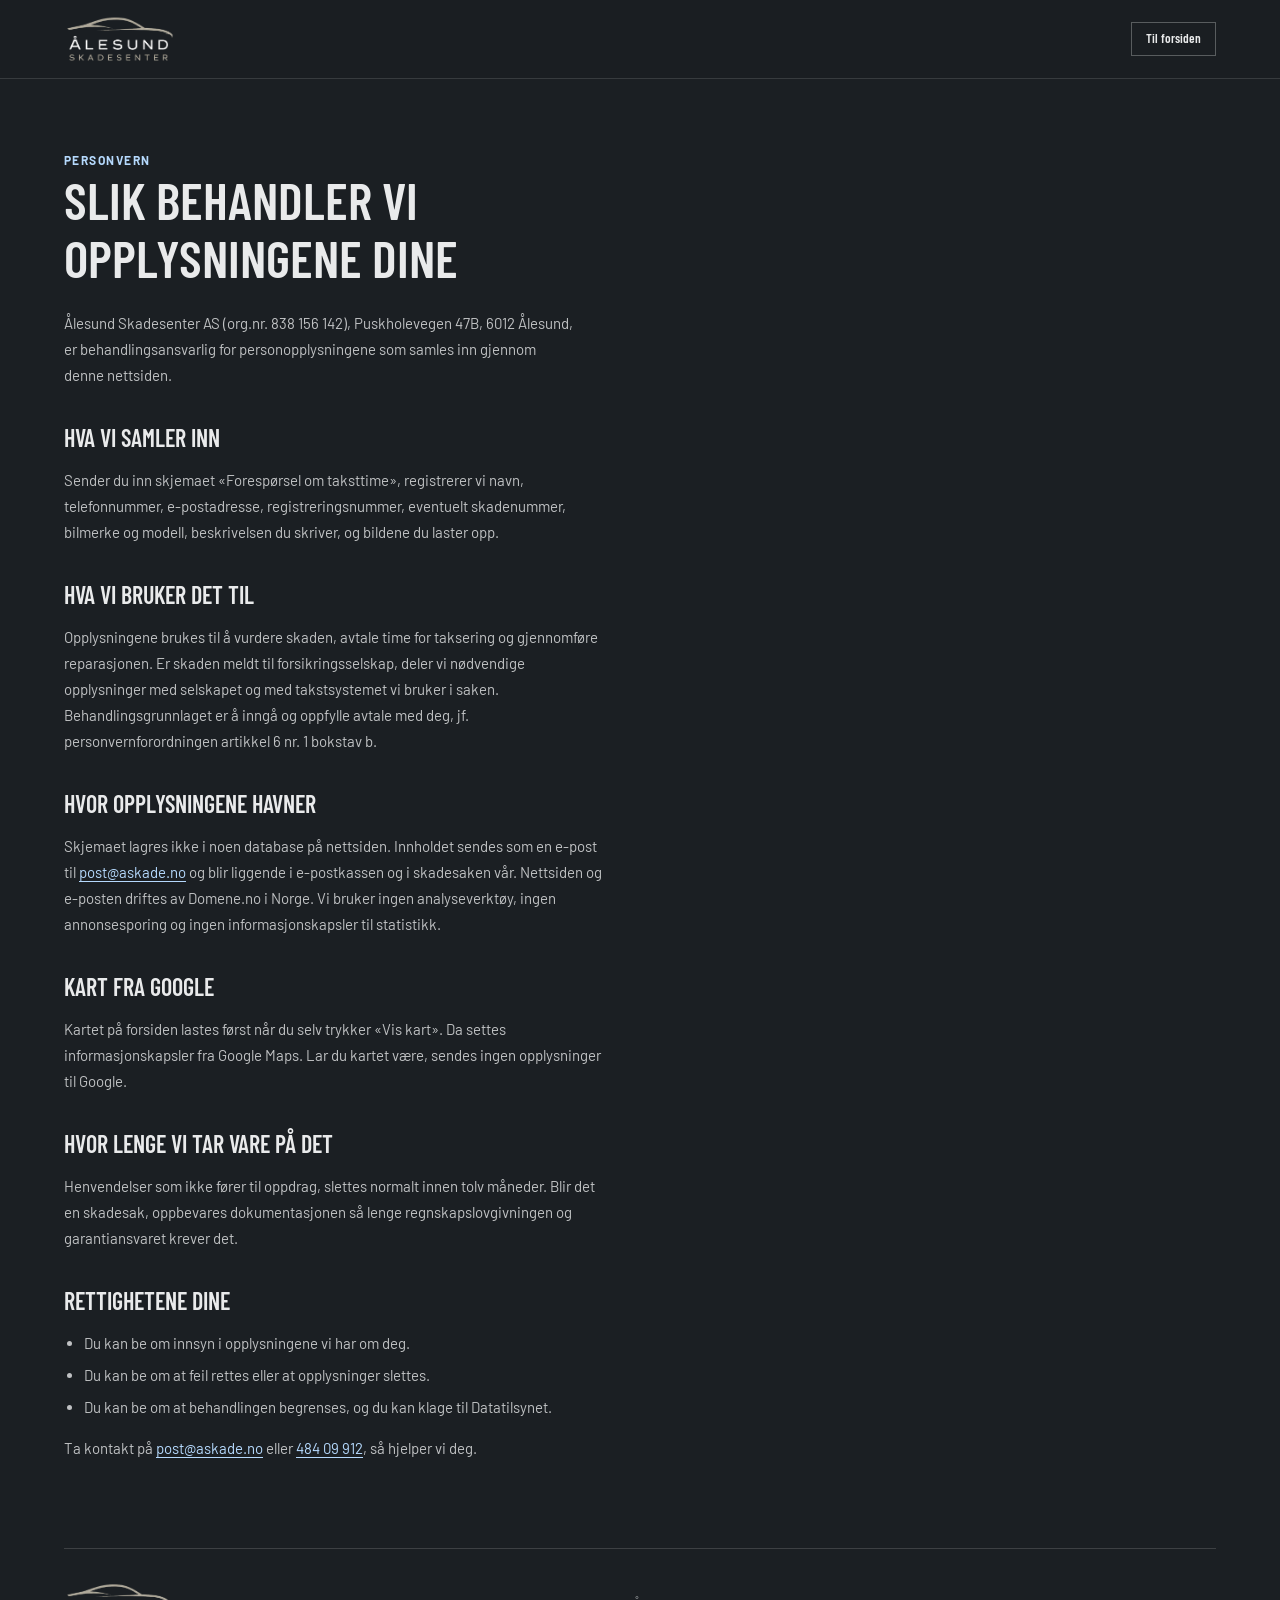
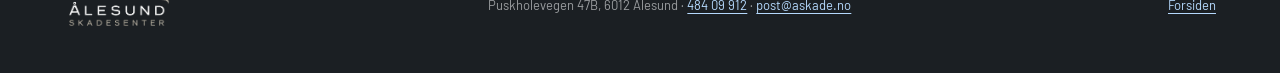
==== personvern.html @ 12f23bc0 "Første versjon av nettsiden for Ålesund Skadesenter AS Co-Authored-By: Claude Fable 5 <noreply@anthr" ====
<!DOCTYPE html>
<html lang="nb">
<head>
<meta charset="utf-8">
<meta name="viewport" content="width=device-width, initial-scale=1">
<title>Personvern · Ålesund Skadesenter AS</title>
<meta name="description" content="Hvordan Ålesund Skadesenter AS behandler personopplysninger fra bookingskjemaet på askade.no.">
<link rel="icon" href="favicon.ico" sizes="any">
<link rel="icon" href="assets/icon-32.png" type="image/png" sizes="32x32">
<link rel="stylesheet" href="css/style.css">
</head>
<body>

<a class="skip-link" href="#innhold">Hopp til innhold</a>

<nav class="nav">
  <a class="nav-brand" href="index.html" aria-label="Ålesund Skadesenter AS — til forsiden">
    <img src="assets/logo-odegard.png" alt="Ålesund Skadesenter AS" width="507" height="226">
  </a>
  <a href="index.html" class="btn btn-secondary btn-sm">Til forsiden</a>
</nav>

<main class="shell" id="innhold">
  <div class="prose">
    <span class="kicker">Personvern</span>
    <h1>Slik behandler vi opplysningene dine</h1>

    <p>Ålesund Skadesenter AS (org.nr. 838 156 142), Puskholevegen 47B, 6012 Ålesund, er behandlingsansvarlig for personopplysningene som samles inn gjennom denne nettsiden.</p>

    <h2>Hva vi samler inn</h2>
    <p>Sender du inn skjemaet «Forespørsel om taksttime», registrerer vi navn, telefonnummer, e-postadresse, registreringsnummer, eventuelt skadenummer, bilmerke og modell, beskrivelsen du skriver, og bildene du laster opp.</p>

    <h2>Hva vi bruker det til</h2>
    <p>Opplysningene brukes til å vurdere skaden, avtale time for taksering og gjennomføre reparasjonen. Er skaden meldt til forsikringsselskap, deler vi nødvendige opplysninger med selskapet og med takstsystemet vi bruker i saken. Behandlingsgrunnlaget er å inngå og oppfylle avtale med deg, jf. personvernforordningen artikkel 6 nr. 1 bokstav b.</p>

    <h2>Hvor opplysningene havner</h2>
    <p>Skjemaet lagres ikke i noen database på nettsiden. Innholdet sendes som en e-post til <a href="mailto:post@askade.no">post@askade.no</a> og blir liggende i e-postkassen og i skadesaken vår. Nettsiden og e-posten driftes av Domene.no i Norge. Vi bruker ingen analyseverktøy, ingen annonsesporing og ingen informasjonskapsler til statistikk.</p>

    <h2>Kart fra Google</h2>
    <p>Kartet på forsiden lastes først når du selv trykker «Vis kart». Da settes informasjonskapsler fra Google Maps. Lar du kartet være, sendes ingen opplysninger til Google.</p>

    <h2>Hvor lenge vi tar vare på det</h2>
    <p>Henvendelser som ikke fører til oppdrag, slettes normalt innen tolv måneder. Blir det en skadesak, oppbevares dokumentasjonen så lenge regnskapslovgivningen og garantiansvaret krever det.</p>

    <h2>Rettighetene dine</h2>
    <ul>
      <li>Du kan be om innsyn i opplysningene vi har om deg.</li>
      <li>Du kan be om at feil rettes eller at opplysninger slettes.</li>
      <li>Du kan be om at behandlingen begrenses, og du kan klage til Datatilsynet.</li>
    </ul>
    <p>Ta kontakt på <a href="mailto:post@askade.no">post@askade.no</a> eller <a href="tel:+4748409912">484 09 912</a>, så hjelper vi deg.</p>
  </div>

  <footer class="footer">
    <img src="assets/logo-odegard.png" alt="Ålesund Skadesenter AS" width="507" height="226">
    <span>Puskholevegen 47B, 6012 Ålesund · <a href="tel:+4748409912">484 09 912</a> · <a href="mailto:post@askade.no">post@askade.no</a></span>
    <span class="footer-links"><a href="index.html">Forsiden</a></span>
  </footer>
</main>

</body>
</html>
---- css/style.css ----
@import url("fonts.css");

/* ==========================================================================
   Ålesund Skadesenter AS — Skisse A "Mørk fasade"
   Tokens hentet fra Industry-designsystemet, tilpasset den mørke varianten.
   ========================================================================== */

:root {
  --bg: #1b1f23;
  --bg-sunk: rgba(15, 18, 21, .66);
  --ink: #e9eaeb;
  --ink-80: rgba(233, 234, 235, .80);
  --ink-72: rgba(233, 234, 235, .72);
  --ink-62: rgba(233, 234, 235, .62);
  --ink-55: rgba(233, 234, 235, .55);
  --ink-45: rgba(233, 234, 235, .45);
  --ink-22: rgba(233, 234, 235, .22);

  --line: rgba(233, 234, 235, .16);
  --line-soft: rgba(233, 234, 235, .14);
  --line-strong: rgba(233, 234, 235, .22);
  --line-input: rgba(233, 234, 235, .25);
  --line-btn: rgba(233, 234, 235, .30);
  --fill-input: rgba(233, 234, 235, .06);

  --accent: #5980a6;
  --accent-300: #b5d9fd;
  --accent-600: #597ea3;
  --accent-700: #416180;
  --on-accent: #12161a;

  --danger: #ff9a8a;
  --ok: #9fd8a8;

  --font-heading: "Barlow Condensed", system-ui, sans-serif;
  --font-body: "Barlow", system-ui, sans-serif;

  --shell: 1280px;
  --gutter: clamp(20px, 5vw, 72px);
  --nav-h: 88px;
}

*, *::before, *::after { box-sizing: border-box; }

[hidden] { display: none !important; }

html { scroll-behavior: smooth; }
@media (prefers-reduced-motion: reduce) {
  html { scroll-behavior: auto; }
  *, *::before, *::after { animation-duration: .01ms !important; transition-duration: .01ms !important; }
}

body {
  margin: 0;
  background: var(--bg);
  color: var(--ink);
  font-family: var(--font-body);
  font-size: 15px;
  line-height: 1.55;
  text-wrap: pretty;
  -webkit-text-size-adjust: 100%;
}

img { display: block; max-width: 100%; }
figure { margin: 0; }

a { color: var(--accent-300); text-underline-offset: 3px; }
a:hover { color: #fff; }

:focus { outline: none; }
:focus-visible { outline: 2px solid var(--accent-300); outline-offset: 2px; }
::selection { background: rgba(89, 128, 166, .45); }

h1, h2, h3 {
  font-family: var(--font-heading);
  font-weight: 600;
  text-transform: uppercase;
  margin: 0;
}

/* — hjelpere ————————————————————————————————————————————————— */

.shell {
  max-width: var(--shell);
  margin-inline: auto;
  padding-inline: var(--gutter);
}

.kicker {
  display: block;
  font-size: 12px;
  letter-spacing: .12em;
  text-transform: uppercase;
  font-weight: 600;
  color: var(--accent-300);
}

.skip-link {
  position: absolute;
  left: -9999px;
  top: 0;
  z-index: 100;
  padding: 12px 18px;
  background: var(--accent);
  color: var(--on-accent);
  font-family: var(--font-heading);
  font-weight: 600;
  text-decoration: none;
}
.skip-link:focus { left: 0; color: var(--on-accent); }

.visually-hidden {
  position: absolute;
  width: 1px; height: 1px;
  margin: -1px; padding: 0;
  overflow: hidden;
  clip-path: inset(50%);
  white-space: nowrap;
}

/* — knapper ————————————————————————————————————————————————— */

.btn {
  display: inline-flex;
  align-items: center;
  justify-content: center;
  gap: 6px;
  padding: 13px 24px;
  font-family: var(--font-heading);
  font-weight: 600;
  font-size: 15px;
  line-height: 1.2;
  text-decoration: none;
  cursor: pointer;
  border: 1px solid transparent;
  border-radius: 0;
  background: transparent;
}
.btn:disabled { opacity: .45; cursor: not-allowed; }

.btn-primary {
  background: var(--accent);
  border-color: var(--accent);
  color: var(--on-accent);
}
.btn-primary:hover { background: var(--accent-600); border-color: var(--accent-600); color: var(--on-accent); }
.btn-primary:active { background: var(--accent-700); border-color: var(--accent-700); }

.btn-secondary {
  border-color: var(--line-btn);
  color: var(--ink);
}
.btn-secondary:hover { background: rgba(233, 234, 235, .07); color: var(--ink); }
.btn-secondary:active { background: rgba(233, 234, 235, .14); }

.btn-sm { padding: 8px 14px; font-size: 13px; }

/* — toppmeny ————————————————————————————————————————————————— */

.nav {
  position: sticky;
  top: 0;
  z-index: 50;
  display: flex;
  align-items: center;
  gap: 24px;
  padding: 14px max(var(--gutter), calc((100% - var(--shell)) / 2 + var(--gutter)));
  background: rgba(27, 31, 35, .94);
  backdrop-filter: blur(6px);
  border-bottom: 1px solid var(--line-soft);
}
.nav-brand { margin-right: auto; display: flex; align-items: center; }
.nav-brand img { height: 50px; width: auto; }
.nav-links {
  display: flex;
  gap: 26px;
  align-items: center;
  font-size: 14px;
}
.nav-links a { color: var(--ink); text-decoration: none; }
.nav-links a:hover { color: var(--accent-300); }

/* — toppfelt ————————————————————————————————————————————————— */

.hero {
  position: relative;
  overflow: hidden;
  border-bottom: 1px solid var(--line-soft);
}
.hero-inner {
  max-width: var(--shell);
  margin-inline: auto;
  padding: clamp(56px, 8vw, 116px) var(--gutter) clamp(48px, 6vw, 88px);
}
.hero-grid {
  display: grid;
  grid-template-columns: minmax(0, 1fr) 280px;
  gap: clamp(32px, 5vw, 72px);
  align-items: end;
}
.hero h1 {
  font-size: clamp(44px, 7vw, 96px);
  line-height: 1.12;
  letter-spacing: .01em;
  margin: 0;
}
.hero h1 span { display: block; }
.hero .kicker { margin-bottom: 20px; letter-spacing: .14em; }
.hero-lead {
  font-size: 17px;
  line-height: 29px;
  max-width: 54ch;
  margin: 28px 0 0;
  color: var(--ink-80);
}
.hero-actions {
  display: flex;
  gap: 12px;
  flex-wrap: wrap;
  margin-top: 34px;
}

/* godkjenningskort */
.approval {
  width: 212px;
  padding: 20px;
  border: 1px solid var(--line-strong);
  background: var(--bg-sunk);
}
.approval-eyebrow {
  font-size: 11px;
  letter-spacing: .12em;
  text-transform: uppercase;
  font-weight: 600;
  color: var(--accent-300);
}
.approval-title {
  font-family: var(--font-heading);
  font-weight: 600;
  font-size: 20px;
  line-height: 22px;
  text-transform: uppercase;
  margin-top: 6px;
}
.approval-link {
  display: block;
  margin-top: 16px;
  text-decoration: none;
}
.approval-link img { width: 100%; height: auto; }
.approval-link span {
  display: block;
  font-size: 13px;
  line-height: 20px;
  margin-top: 12px;
  color: var(--accent-300);
  text-decoration: underline;
  text-underline-offset: 3px;
}
.approval-link:hover span { color: #fff; }
.approval p {
  font-size: 13px;
  line-height: 20px;
  margin: 6px 0 0;
  color: var(--ink-62);
}
.approval-meta {
  font-size: 12px;
  line-height: 18px;
  margin-top: 10px;
  color: var(--ink-45);
}

/* — tjenester ————————————————————————————————————————————————— */

.section { padding-bottom: clamp(56px, 7vw, 96px); scroll-margin-top: var(--nav-h); }
.section-top { padding-top: clamp(56px, 7vw, 96px); }

.services {
  display: grid;
  grid-template-columns: repeat(3, 1fr);
  border-top: 1px solid var(--line);
}
.service { padding: 32px; }
.service:not(:last-child) { border-right: 1px solid var(--line); }
.service:first-child { padding-left: 0; }
.service:last-child { padding-right: 0; }
.service-no {
  font-family: var(--font-heading);
  font-size: 44px;
  line-height: 1;
  color: var(--ink-22);
}
.service h2 {
  font-size: 26px;
  line-height: 28px;
  margin-top: 18px;
}
.service p {
  font-size: 15px;
  line-height: 25px;
  margin: 14px 0 0;
  color: var(--ink-72);
}

/* — om bedriften ————————————————————————————————————————————— */

.about {
  display: grid;
  grid-template-columns: minmax(0, 5fr) minmax(0, 7fr);
  gap: 32px clamp(28px, 5vw, 88px);
  align-items: center;
}
.about h2 {
  font-size: 38px;
  line-height: 44px;
}
.about .kicker { margin-bottom: 18px; }
.about p {
  font-size: 15px;
  line-height: 25px;
  margin: 22px 0 0;
  max-width: 48ch;
  color: var(--ink-72);
}
.about p + p { margin-top: 14px; }
.about figure { border: 1px solid rgba(233, 234, 235, .18); }
.about img { width: 100%; aspect-ratio: 16 / 10; object-fit: cover; }

/* Vises bare om assets/verksted.jpg mangler — se README-drift.md */
.photo-placeholder {
  display: grid;
  place-items: center;
  width: 100%;
  aspect-ratio: 16 / 10;
  padding: 24px;
  text-align: center;
  font-size: 13px;
  line-height: 22px;
  color: var(--ink-45);
  background: rgba(233, 234, 235, .04);
}
.photo-placeholder code { font-size: 12px; color: var(--ink-62); }

/* — bookingskjema ————————————————————————————————————————————— */

.panel { border: 1px solid var(--line-strong); }
.panel-head {
  padding: 16px 26px;
  border-bottom: 1px solid var(--line-strong);
  font-family: var(--font-heading);
  font-weight: 600;
  font-size: 15px;
  letter-spacing: .1em;
  text-transform: uppercase;
}
.panel-head .tight { letter-spacing: .02em; }
.panel-body { padding: clamp(24px, 4vw, 44px); }

.form-grid {
  display: grid;
  grid-template-columns: 1fr 1fr;
  gap: 18px 24px;
}
.field-wide { grid-column: 1 / -1; }

.field > label {
  display: block;
  font-size: 12px;
  margin-bottom: 5px;
  color: rgba(233, 234, 235, .70);
}
.field .req { color: var(--accent-300); }

.input {
  width: 100%;
  min-height: 40px;
  padding: 8px 10px;
  font: inherit;
  font-size: 14px;
  color: var(--ink);
  caret-color: var(--accent-300);
  background: var(--fill-input);
  border: 1px solid var(--line-input);
  border-radius: 0;
}
.input:hover { border-color: rgba(233, 234, 235, .45); }
.input:focus-visible { border-color: var(--accent-300); outline-offset: 0; }
textarea.input { min-height: 120px; resize: vertical; }
.input[aria-invalid="true"] { border-color: var(--danger); }

.field-error {
  display: none;
  font-size: 12px;
  line-height: 18px;
  margin-top: 5px;
  color: var(--danger);
}
.field-error.is-visible { display: block; }

/* honeypot — skjult for folk, synlig for enkle roboter */
.hp {
  position: absolute;
  left: -9999px;
  width: 1px;
  height: 1px;
  overflow: hidden;
}

/* bildefelt */
.uploads {
  display: grid;
  grid-template-columns: repeat(auto-fit, minmax(130px, 1fr));
  gap: 14px;
  margin-top: 8px;
}
.slot {
  position: relative;
  display: flex;
  flex-direction: column;
  border: 1px solid var(--line-strong);
}
.slot-btn {
  display: grid;
  place-items: center;
  gap: 6px;
  width: 100%;
  aspect-ratio: 4 / 3;
  padding: 14px;
  font: inherit;
  font-size: 12px;
  line-height: 18px;
  text-align: center;
  color: var(--ink-55);
  background: rgba(233, 234, 235, .04);
  border: 0;
  cursor: pointer;
}
.slot-btn:hover { background: rgba(233, 234, 235, .08); color: var(--ink-80); }
.slot-btn .slot-plus {
  display: block;
  font-family: var(--font-heading);
  font-size: 30px;
  line-height: 1;
  color: var(--ink-45);
}
.slot-btn:hover .slot-plus { color: var(--accent-300); }
.slot.has-image .slot-btn { display: none; }
.slot-preview { display: none; }
.slot.has-image .slot-preview { display: block; }
.slot-preview img {
  width: 100%;
  aspect-ratio: 4 / 3;
  object-fit: cover;
}
.slot-remove {
  position: absolute;
  top: 6px;
  right: 6px;
  width: 28px;
  height: 28px;
  display: grid;
  place-items: center;
  font: inherit;
  font-size: 16px;
  line-height: 1;
  color: var(--ink);
  background: rgba(15, 18, 21, .82);
  border: 1px solid var(--line-btn);
  cursor: pointer;
}
.slot-remove:hover { background: rgba(15, 18, 21, .95); }
/* Instruksjonen står fast under hvert felt, slik at alle feltene får
   samme høyde enten de er fylt ut eller ikke. */
.slot-caption {
  flex: 1;
  padding: 10px;
  border-top: 1px solid var(--line-strong);
  font-size: 12px;
  line-height: 17px;
  color: var(--ink-62);
}
.slot.has-image .slot-caption { color: var(--ink-80); }
.slot-busy {
  position: absolute;
  inset: 0;
  display: none;
  place-items: center;
  font-size: 12px;
  color: var(--ink-80);
  background: rgba(15, 18, 21, .78);
}
.slot.is-busy .slot-busy { display: grid; }

.form-foot {
  display: flex;
  flex-wrap: wrap;
  gap: 16px;
  align-items: center;
  justify-content: space-between;
  margin-top: 30px;
}
.form-note {
  font-size: 13px;
  line-height: 22px;
  margin: 0;
  max-width: 46ch;
  color: var(--ink-55);
}

.form-status {
  margin-top: 18px;
  padding: 12px 16px;
  border: 1px solid var(--line-strong);
  font-size: 14px;
  line-height: 22px;
}
.form-status[hidden] { display: none; }
.form-status.is-error { border-color: var(--danger); color: var(--danger); }

.sent h3 {
  font-size: 28px;
  margin: 0 0 12px;
}
.sent p {
  font-size: 15px;
  line-height: 25px;
  margin: 0;
  max-width: 52ch;
  color: var(--ink-72);
}
.sent .btn { margin-top: 24px; }

/* — kontakt ————————————————————————————————————————————————— */

.contact {
  display: grid;
  grid-template-columns: minmax(0, 4fr) minmax(0, 6fr);
  gap: clamp(28px, 4vw, 56px);
  align-items: start;
}
.contact h2 {
  font-size: 38px;
  line-height: 44px;
  margin-bottom: 26px;
}
.contact .kicker { margin-bottom: 18px; }
.contact-list {
  display: grid;
  grid-template-columns: max-content 1fr;
  gap: 14px 28px;
  font-size: 15px;
  line-height: 24px;
}
.contact-list dt {
  font-size: 12px;
  letter-spacing: .08em;
  text-transform: uppercase;
  color: var(--ink-55);
}
.contact-list dd { margin: 0; }
.contact-actions {
  display: flex;
  gap: 12px;
  flex-wrap: wrap;
  margin-top: 30px;
}

.map { border: 1px solid var(--line-strong); }
.map-head {
  display: flex;
  align-items: center;
  justify-content: space-between;
  gap: 12px;
  padding: 12px 20px;
  border-bottom: 1px solid var(--line-strong);
  font-family: var(--font-heading);
  font-weight: 600;
  font-size: 14px;
  letter-spacing: .09em;
  text-transform: uppercase;
}
.map-head a { font-size: 12px; }
.map-frame {
  position: relative;
  height: 440px;
  background: rgba(233, 234, 235, .04);
}
.map-frame iframe {
  display: block;
  width: 100%;
  height: 100%;
  border: 0;
  filter: grayscale(1) invert(.92) contrast(.9);
}
.map-consent {
  position: absolute;
  inset: 0;
  display: grid;
  place-items: center;
  align-content: center;
  gap: 14px;
  padding: 24px;
  text-align: center;
}
.map-consent p {
  margin: 0;
  max-width: 40ch;
  font-size: 13px;
  line-height: 21px;
  color: var(--ink-62);
}

/* — bunn ————————————————————————————————————————————————— */

.footer {
  display: flex;
  flex-wrap: wrap;
  gap: 20px 32px;
  align-items: center;
  justify-content: space-between;
  padding: 32px 0 44px;
  border-top: 1px solid var(--line);
  font-size: 13px;
  line-height: 22px;
  color: var(--ink-62);
}
.footer img { height: 48px; width: auto; }
.footer-links { display: flex; gap: 18px; flex-wrap: wrap; }

/* — enkel innholdsside (personvern) ————————————————————————— */

.prose { max-width: 68ch; padding: clamp(40px, 6vw, 72px) 0; }
.prose h1 { font-size: clamp(34px, 5vw, 52px); line-height: 1.12; margin-bottom: 24px; }
.prose h2 { font-size: 24px; line-height: 28px; margin: 36px 0 12px; }
.prose p, .prose li { font-size: 15px; line-height: 26px; color: var(--ink-80); }
.prose ul { padding-left: 20px; }
.prose li { margin-bottom: 6px; }

/* — smale skjermer ————————————————————————————————————————— */

@media (max-width: 900px) {
  .hero-grid,
  .services,
  .about,
  .contact,
  .form-grid { grid-template-columns: 1fr; }

  .nav-links { display: none; }

  .approval { width: 100%; max-width: 320px; }

  .service { padding: 28px 0; border-right: 0; }
  .service:not(:last-child) { border-bottom: 1px solid var(--line); }

  .about h2, .contact h2 { font-size: 30px; line-height: 36px; }
  .map-frame { height: 340px; }
}

@media (max-width: 520px) {
  .nav-brand img { height: 38px; }
  .btn { padding: 12px 18px; font-size: 14px; }
  .hero-actions .btn, .contact-actions .btn { flex: 1 1 100%; }
  .form-foot .btn { width: 100%; }
}
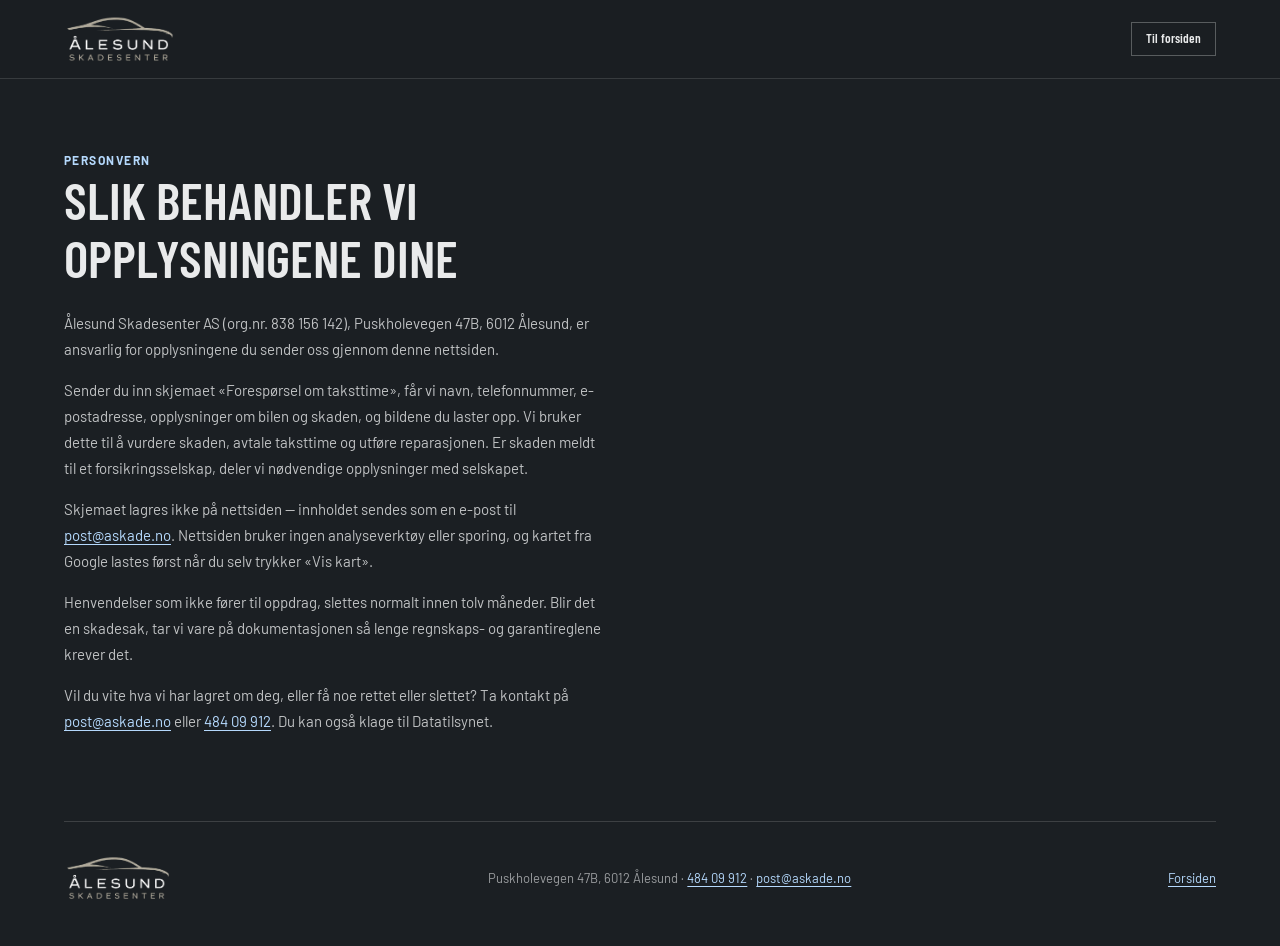
==== commit 6685dba2: "Kortet ned personvernsiden til fem avsnitt. Co-Authored-By: Claude Fable 5 <noreply@anthropic.com>" ====
--- a/personvern.html
+++ b/personvern.html
@@ -25,30 +25,15 @@
     <span class="kicker">Personvern</span>
     <h1>Slik behandler vi opplysningene dine</h1>
 
-    <p>Ålesund Skadesenter AS (org.nr. 838 156 142), Puskholevegen 47B, 6012 Ålesund, er behandlingsansvarlig for personopplysningene som samles inn gjennom denne nettsiden.</p>
+    <p>Ålesund Skadesenter AS (org.nr. 838 156 142), Puskholevegen 47B, 6012 Ålesund, er ansvarlig for opplysningene du sender oss gjennom denne nettsiden.</p>
 
-    <h2>Hva vi samler inn</h2>
-    <p>Sender du inn skjemaet «Forespørsel om taksttime», registrerer vi navn, telefonnummer, e-postadresse, registreringsnummer, eventuelt skadenummer, bilmerke og modell, beskrivelsen du skriver, og bildene du laster opp.</p>
+    <p>Sender du inn skjemaet «Forespørsel om taksttime», får vi navn, telefonnummer, e-postadresse, opplysninger om bilen og skaden, og bildene du laster opp. Vi bruker dette til å vurdere skaden, avtale taksttime og utføre reparasjonen. Er skaden meldt til et forsikringsselskap, deler vi nødvendige opplysninger med selskapet.</p>
 
-    <h2>Hva vi bruker det til</h2>
-    <p>Opplysningene brukes til å vurdere skaden, avtale time for taksering og gjennomføre reparasjonen. Er skaden meldt til forsikringsselskap, deler vi nødvendige opplysninger med selskapet og med takstsystemet vi bruker i saken. Behandlingsgrunnlaget er å inngå og oppfylle avtale med deg, jf. personvernforordningen artikkel 6 nr. 1 bokstav b.</p>
+    <p>Skjemaet lagres ikke på nettsiden — innholdet sendes som en e-post til <a href="mailto:post@askade.no">post@askade.no</a>. Nettsiden bruker ingen analyseverktøy eller sporing, og kartet fra Google lastes først når du selv trykker «Vis kart».</p>
 
-    <h2>Hvor opplysningene havner</h2>
-    <p>Skjemaet lagres ikke i noen database på nettsiden. Innholdet sendes som en e-post til <a href="mailto:post@askade.no">post@askade.no</a> og blir liggende i e-postkassen og i skadesaken vår. Nettsiden og e-posten driftes av Domene.no i Norge. Vi bruker ingen analyseverktøy, ingen annonsesporing og ingen informasjonskapsler til statistikk.</p>
+    <p>Henvendelser som ikke fører til oppdrag, slettes normalt innen tolv måneder. Blir det en skadesak, tar vi vare på dokumentasjonen så lenge regnskaps- og garantireglene krever det.</p>
 
-    <h2>Kart fra Google</h2>
-    <p>Kartet på forsiden lastes først når du selv trykker «Vis kart». Da settes informasjonskapsler fra Google Maps. Lar du kartet være, sendes ingen opplysninger til Google.</p>
-
-    <h2>Hvor lenge vi tar vare på det</h2>
-    <p>Henvendelser som ikke fører til oppdrag, slettes normalt innen tolv måneder. Blir det en skadesak, oppbevares dokumentasjonen så lenge regnskapslovgivningen og garantiansvaret krever det.</p>
-
-    <h2>Rettighetene dine</h2>
-    <ul>
-      <li>Du kan be om innsyn i opplysningene vi har om deg.</li>
-      <li>Du kan be om at feil rettes eller at opplysninger slettes.</li>
-      <li>Du kan be om at behandlingen begrenses, og du kan klage til Datatilsynet.</li>
-    </ul>
-    <p>Ta kontakt på <a href="mailto:post@askade.no">post@askade.no</a> eller <a href="tel:+4748409912">484 09 912</a>, så hjelper vi deg.</p>
+    <p>Vil du vite hva vi har lagret om deg, eller få noe rettet eller slettet? Ta kontakt på <a href="mailto:post@askade.no">post@askade.no</a> eller <a href="tel:+4748409912">484 09 912</a>. Du kan også klage til Datatilsynet.</p>
   </div>
 
   <footer class="footer">
--- a/css/style.css
+++ b/css/style.css
@@ -325,7 +325,7 @@
 }
 .about p + p { margin-top: 14px; }
 .about figure { border: 1px solid rgba(233, 234, 235, .18); }
-.about img { width: 100%; aspect-ratio: 16 / 10; object-fit: cover; }
+.about img { display: block; width: 100%; height: auto; }
 
 /* Vises bare om assets/verksted.jpg mangler — se README-drift.md */
 .photo-placeholder {
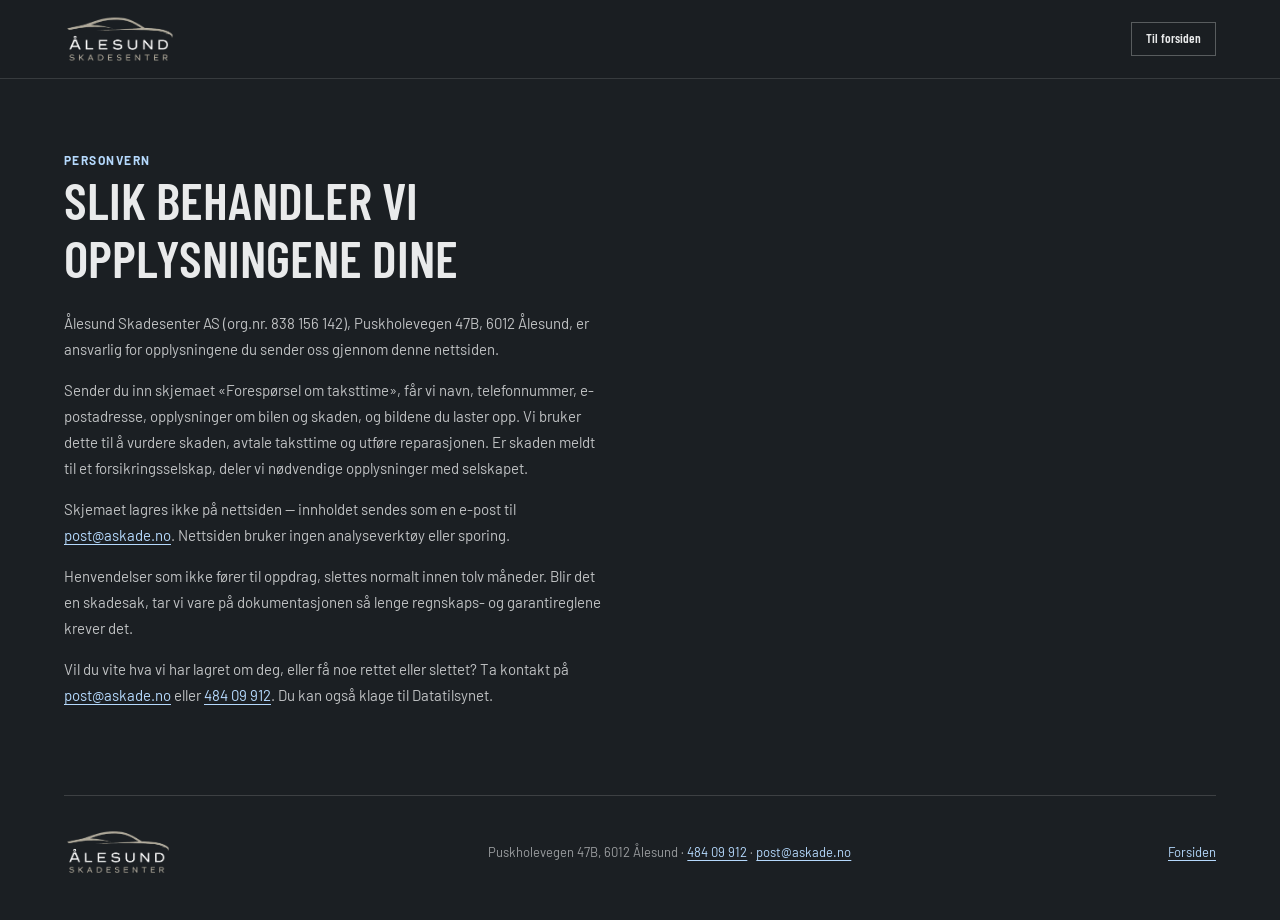
==== commit ac45eade: "Last Google-kartet automatisk og pek på «Ålesund Skadesenter AS» i stedet for adressen. Samtykkeknap" ====
--- a/personvern.html
+++ b/personvern.html
@@ -29,7 +29,7 @@
 
     <p>Sender du inn skjemaet «Forespørsel om taksttime», får vi navn, telefonnummer, e-postadresse, opplysninger om bilen og skaden, og bildene du laster opp. Vi bruker dette til å vurdere skaden, avtale taksttime og utføre reparasjonen. Er skaden meldt til et forsikringsselskap, deler vi nødvendige opplysninger med selskapet.</p>
 
-    <p>Skjemaet lagres ikke på nettsiden — innholdet sendes som en e-post til <a href="mailto:post@askade.no">post@askade.no</a>. Nettsiden bruker ingen analyseverktøy eller sporing, og kartet fra Google lastes først når du selv trykker «Vis kart».</p>
+    <p>Skjemaet lagres ikke på nettsiden — innholdet sendes som en e-post til <a href="mailto:post@askade.no">post@askade.no</a>. Nettsiden bruker ingen analyseverktøy eller sporing.</p>
 
     <p>Henvendelser som ikke fører til oppdrag, slettes normalt innen tolv måneder. Blir det en skadesak, tar vi vare på dokumentasjonen så lenge regnskaps- og garantireglene krever det.</p>
 
--- a/css/style.css
+++ b/css/style.css
@@ -593,23 +593,6 @@
   border: 0;
   filter: grayscale(1) invert(.92) contrast(.9);
 }
-.map-consent {
-  position: absolute;
-  inset: 0;
-  display: grid;
-  place-items: center;
-  align-content: center;
-  gap: 14px;
-  padding: 24px;
-  text-align: center;
-}
-.map-consent p {
-  margin: 0;
-  max-width: 40ch;
-  font-size: 13px;
-  line-height: 21px;
-  color: var(--ink-62);
-}
 
 /* — bunn ————————————————————————————————————————————————— */
 
